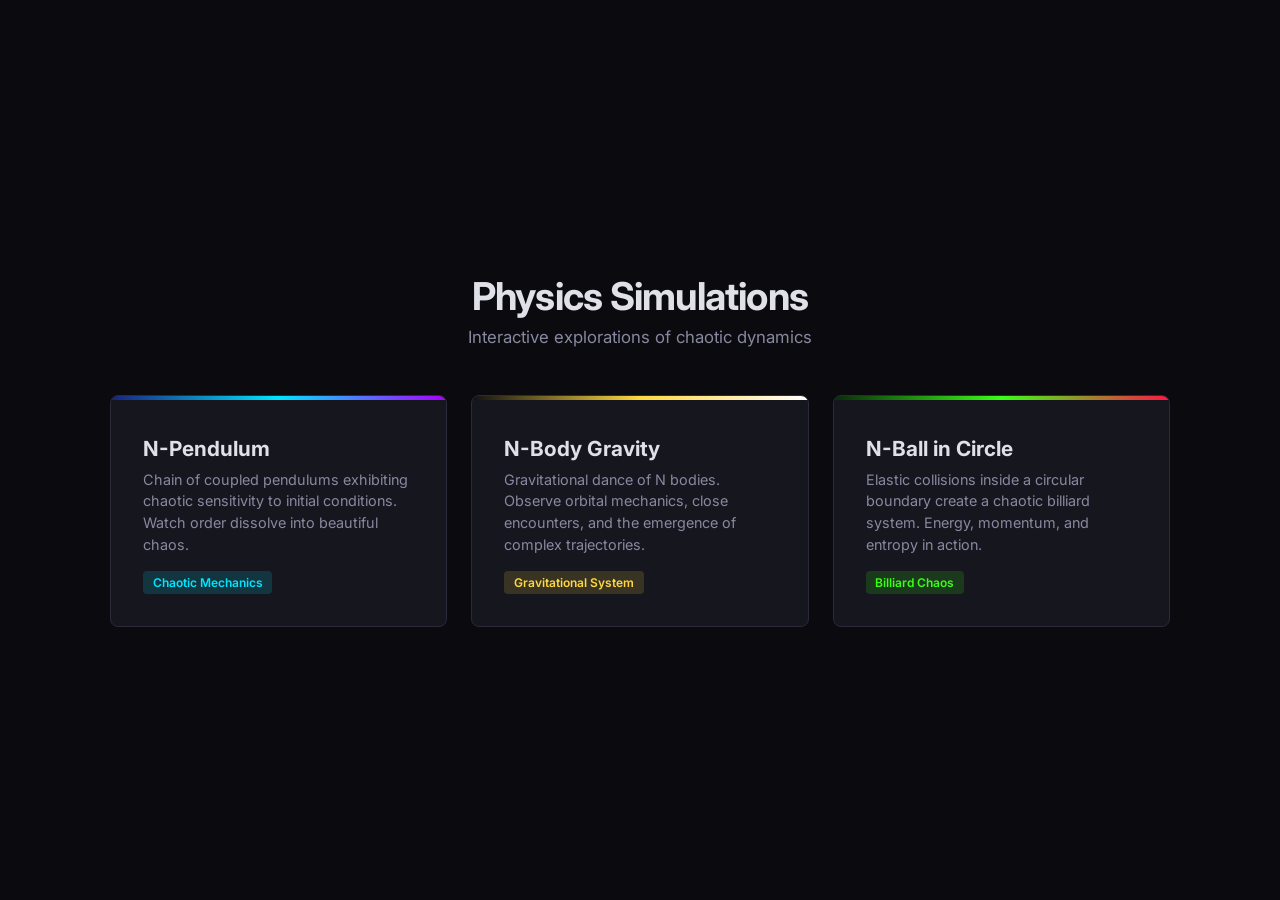
==== index.html @ 0bf6a4d1 "first draft" ====
<!DOCTYPE html>
<html lang="en">
<head>
  <meta charset="UTF-8">
  <meta name="viewport" content="width=device-width, initial-scale=1.0">
  <title>Physics Simulations</title>
  <link rel="stylesheet" href="styles.css">
  <link rel="preconnect" href="https://fonts.googleapis.com">
  <link href="https://fonts.googleapis.com/css2?family=Inter:wght@400;600;700&display=swap" rel="stylesheet">
</head>
<body>
  <main class="landing">
    <h1>Physics Simulations</h1>
    <p class="subtitle">Interactive explorations of chaotic dynamics</p>

    <div class="cards">
      <a href="pages/pendulum/index.html" class="card card-pendulum">
        <div class="color-bar"></div>
        <h2>N-Pendulum</h2>
        <p>Chain of coupled pendulums exhibiting chaotic sensitivity to initial conditions. Watch order dissolve into beautiful chaos.</p>
        <span class="tag">Chaotic Mechanics</span>
      </a>

      <a href="pages/nbody/index.html" class="card card-nbody">
        <div class="color-bar"></div>
        <h2>N-Body Gravity</h2>
        <p>Gravitational dance of N bodies. Observe orbital mechanics, close encounters, and the emergence of complex trajectories.</p>
        <span class="tag">Gravitational System</span>
      </a>

      <a href="pages/balls/index.html" class="card card-balls">
        <div class="color-bar"></div>
        <h2>N-Ball in Circle</h2>
        <p>Elastic collisions inside a circular boundary create a chaotic billiard system. Energy, momentum, and entropy in action.</p>
        <span class="tag">Billiard Chaos</span>
      </a>
    </div>
  </main>
</body>
</html>
---- styles.css ----
/* ===== Reset & Base ===== */
*, *::before, *::after {
  margin: 0;
  padding: 0;
  box-sizing: border-box;
}

:root {
  --bg: #0a0a0f;
  --bg-panel: #12121a;
  --bg-card: #16161f;
  --text: #e0e0e8;
  --text-dim: #8888a0;
  --border: #2a2a3a;
  --radius: 8px;
  --font: 'Inter', -apple-system, BlinkMacSystemFont, 'Segoe UI', sans-serif;

  /* Pendulum theme */
  --pendulum-primary: #1a237e;
  --pendulum-accent: #00e5ff;
  --pendulum-highlight: #aa00ff;

  /* N-Body theme */
  --nbody-primary: #000000;
  --nbody-accent: #ffd740;
  --nbody-highlight: #ffffff;

  /* Balls theme */
  --balls-primary: #0a2a0a;
  --balls-accent: #39ff14;
  --balls-highlight: #ff1744;
}

body {
  font-family: var(--font);
  background: var(--bg);
  color: var(--text);
  min-height: 100vh;
  -webkit-font-smoothing: antialiased;
}

a { color: inherit; text-decoration: none; }

/* ===== Landing Page ===== */
.landing {
  display: flex;
  flex-direction: column;
  align-items: center;
  justify-content: center;
  min-height: 100vh;
  padding: 2rem;
}

.landing h1 {
  font-size: 2.4rem;
  font-weight: 700;
  letter-spacing: -0.02em;
  margin-bottom: 0.5rem;
}

.landing .subtitle {
  color: var(--text-dim);
  font-size: 1.05rem;
  margin-bottom: 3rem;
}

.cards {
  display: grid;
  grid-template-columns: repeat(auto-fit, minmax(300px, 1fr));
  gap: 1.5rem;
  max-width: 1060px;
  width: 100%;
}

.card {
  background: var(--bg-card);
  border: 1px solid var(--border);
  border-radius: var(--radius);
  padding: 2rem;
  transition: transform 0.2s, border-color 0.2s, box-shadow 0.2s;
  cursor: pointer;
  position: relative;
  overflow: hidden;
}

.card:hover {
  transform: translateY(-4px);
  box-shadow: 0 8px 30px rgba(0,0,0,0.4);
}

.card .color-bar {
  position: absolute;
  top: 0; left: 0; right: 0;
  height: 4px;
}

.card h2 {
  font-size: 1.3rem;
  margin-bottom: 0.5rem;
  margin-top: 0.5rem;
}

.card p {
  color: var(--text-dim);
  font-size: 0.9rem;
  line-height: 1.5;
}

.card .tag {
  display: inline-block;
  margin-top: 1rem;
  font-size: 0.75rem;
  padding: 0.25rem 0.6rem;
  border-radius: 4px;
  font-weight: 600;
}

.card-pendulum:hover { border-color: var(--pendulum-accent); }
.card-pendulum .color-bar { background: linear-gradient(90deg, var(--pendulum-primary), var(--pendulum-accent), var(--pendulum-highlight)); }
.card-pendulum .tag { background: rgba(0,229,255,0.15); color: var(--pendulum-accent); }

.card-nbody:hover { border-color: var(--nbody-accent); }
.card-nbody .color-bar { background: linear-gradient(90deg, #111, var(--nbody-accent), var(--nbody-highlight)); }
.card-nbody .tag { background: rgba(255,215,64,0.15); color: var(--nbody-accent); }

.card-balls:hover { border-color: var(--balls-accent); }
.card-balls .color-bar { background: linear-gradient(90deg, var(--balls-primary), var(--balls-accent), var(--balls-highlight)); }
.card-balls .tag { background: rgba(57,255,20,0.15); color: var(--balls-accent); }

/* ===== Simulation Page Layout ===== */
.sim-page {
  display: grid;
  grid-template-columns: 260px 1fr 300px;
  grid-template-rows: 100vh;
  height: 100vh;
  overflow: hidden;
}

.sim-page.no-phase {
  grid-template-columns: 260px 1fr;
}

/* Controls Panel */
.controls {
  background: var(--bg-panel);
  border-right: 1px solid var(--border);
  padding: 1.5rem;
  display: flex;
  flex-direction: column;
  gap: 1rem;
  overflow-y: auto;
}

.controls h1 {
  font-size: 1.2rem;
  font-weight: 700;
}

.controls .back-link {
  font-size: 0.8rem;
  color: var(--text-dim);
  display: inline-block;
  margin-bottom: 0.5rem;
}

.controls .back-link:hover { color: var(--text); }

.control-group {
  display: flex;
  flex-direction: column;
  gap: 0.4rem;
}

.control-group label {
  font-size: 0.8rem;
  color: var(--text-dim);
  display: flex;
  justify-content: space-between;
}

.control-group label span {
  color: var(--text);
  font-weight: 600;
}

input[type="range"] {
  -webkit-appearance: none;
  width: 100%;
  height: 4px;
  border-radius: 2px;
  background: var(--border);
  outline: none;
}

input[type="range"]::-webkit-slider-thumb {
  -webkit-appearance: none;
  width: 14px;
  height: 14px;
  border-radius: 50%;
  background: var(--text);
  cursor: pointer;
}

.btn-row {
  display: flex;
  gap: 0.5rem;
  flex-wrap: wrap;
}

.btn {
  padding: 0.45rem 0.9rem;
  border: 1px solid var(--border);
  border-radius: var(--radius);
  background: transparent;
  color: var(--text);
  font-size: 0.8rem;
  cursor: pointer;
  font-family: var(--font);
  transition: background 0.15s, border-color 0.15s;
}

.btn:hover {
  background: rgba(255,255,255,0.05);
  border-color: var(--text-dim);
}

.btn.active {
  background: rgba(255,255,255,0.1);
  border-color: var(--text);
}

.btn.primary {
  background: rgba(255,255,255,0.1);
}

.divider {
  border: none;
  border-top: 1px solid var(--border);
  margin: 0.5rem 0;
}

/* Canvas Area */
.canvas-wrap {
  position: relative;
  display: flex;
  align-items: center;
  justify-content: center;
  background: var(--bg);
  overflow: hidden;
}

.canvas-wrap canvas {
  display: block;
}

/* Phase Space Panel */
.phase-panel {
  background: var(--bg-panel);
  border-left: 1px solid var(--border);
  padding: 1rem;
  display: flex;
  flex-direction: column;
}

.phase-panel h2 {
  font-size: 0.9rem;
  font-weight: 600;
  margin-bottom: 0.5rem;
  color: var(--text-dim);
}

.phase-panel canvas {
  flex: 1;
  width: 100%;
  border-radius: var(--radius);
}

/* ===== Responsive ===== */
@media (max-width: 900px) {
  .sim-page {
    grid-template-columns: 1fr;
    grid-template-rows: auto 60vh auto;
  }
  .controls {
    border-right: none;
    border-bottom: 1px solid var(--border);
    flex-direction: row;
    flex-wrap: wrap;
    padding: 1rem;
  }
  .phase-panel {
    border-left: none;
    border-top: 1px solid var(--border);
    min-height: 200px;
  }
}
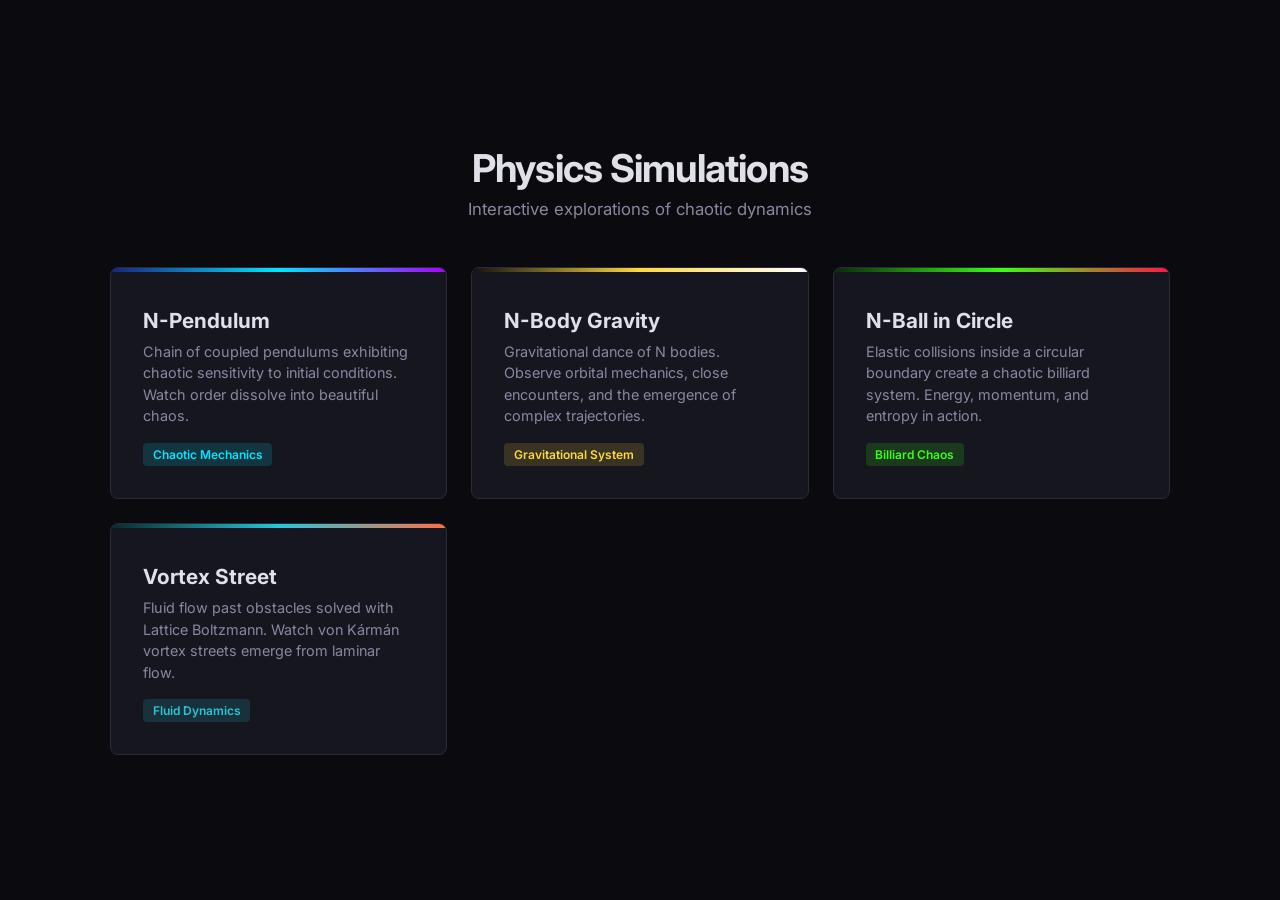
==== commit a8f95c1d: "add forth sim" ====
--- a/index.html
+++ b/index.html
@@ -34,6 +34,13 @@
         <p>Elastic collisions inside a circular boundary create a chaotic billiard system. Energy, momentum, and entropy in action.</p>
         <span class="tag">Billiard Chaos</span>
       </a>
+
+      <a href="pages/vortex/index.html" class="card card-vortex">
+        <div class="color-bar"></div>
+        <h2>Vortex Street</h2>
+        <p>Fluid flow past obstacles solved with Lattice Boltzmann. Watch von K&aacute;rm&aacute;n vortex streets emerge from laminar flow.</p>
+        <span class="tag">Fluid Dynamics</span>
+      </a>
     </div>
   </main>
 </body>
--- a/styles.css
+++ b/styles.css
@@ -29,6 +29,11 @@
   --balls-primary: #0a2a0a;
   --balls-accent: #39ff14;
   --balls-highlight: #ff1744;
+
+  /* Vortex theme */
+  --vortex-primary: #0a2a2a;
+  --vortex-accent: #26c6da;
+  --vortex-highlight: #ff7043;
 }
 
 body {
@@ -126,6 +131,10 @@
 .card-balls:hover { border-color: var(--balls-accent); }
 .card-balls .color-bar { background: linear-gradient(90deg, var(--balls-primary), var(--balls-accent), var(--balls-highlight)); }
 .card-balls .tag { background: rgba(57,255,20,0.15); color: var(--balls-accent); }
+
+.card-vortex:hover { border-color: var(--vortex-accent); }
+.card-vortex .color-bar { background: linear-gradient(90deg, var(--vortex-primary), var(--vortex-accent), var(--vortex-highlight)); }
+.card-vortex .tag { background: rgba(38,198,218,0.15); color: var(--vortex-accent); }
 
 /* ===== Simulation Page Layout ===== */
 .sim-page {
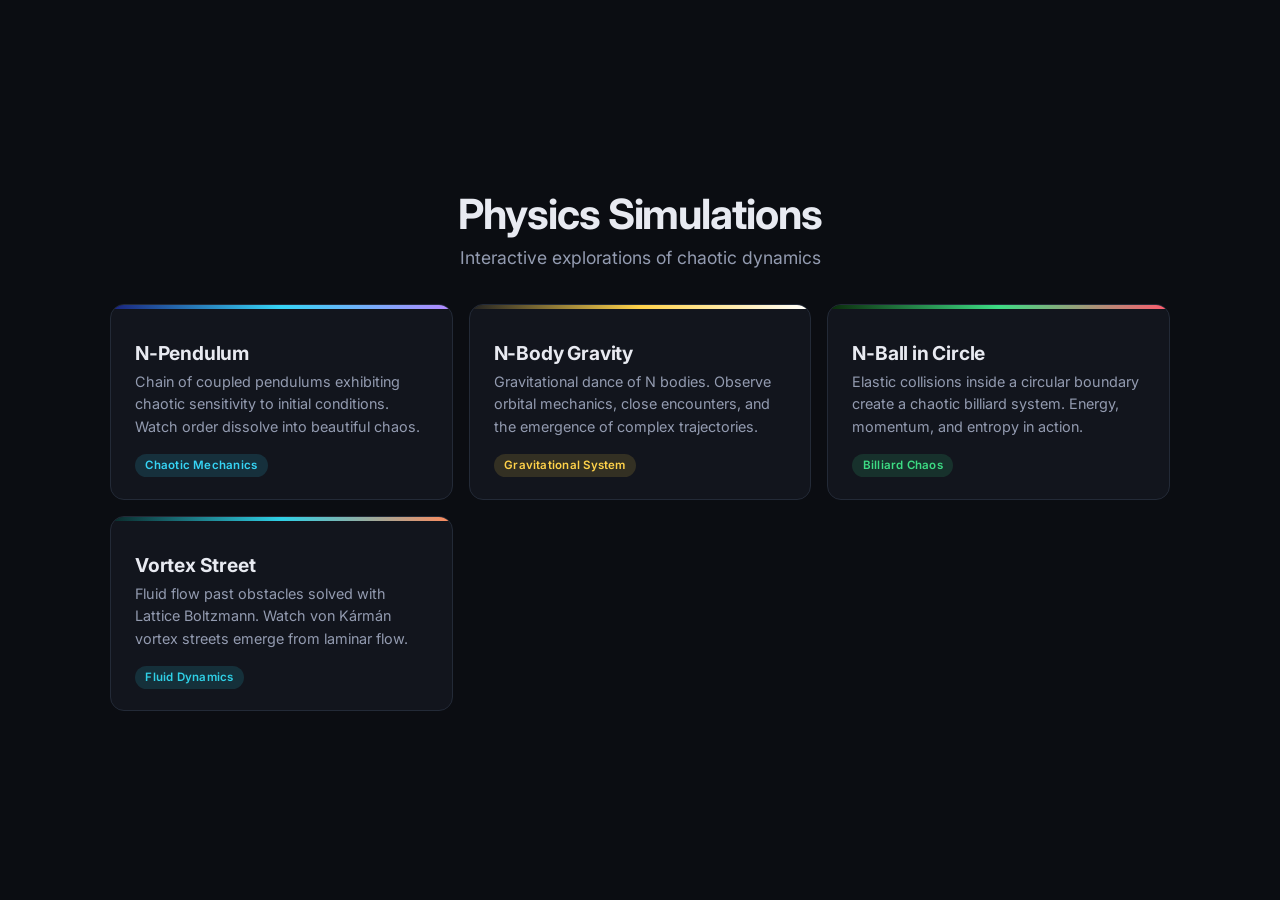
==== commit 9e1247e1: "Redesign UI for mobile (iPhone): Clean Minimal Lab theme + touch play Make all four simulations play" ====
--- a/index.html
+++ b/index.html
@@ -2,7 +2,7 @@
 <html lang="en">
 <head>
   <meta charset="UTF-8">
-  <meta name="viewport" content="width=device-width, initial-scale=1.0">
+  <meta name="viewport" content="width=device-width, initial-scale=1, viewport-fit=cover">
   <title>Physics Simulations</title>
   <link rel="stylesheet" href="styles.css">
   <link rel="preconnect" href="https://fonts.googleapis.com">
--- a/styles.css
+++ b/styles.css
@@ -6,91 +6,116 @@
 }
 
 :root {
-  --bg: #0a0a0f;
-  --bg-panel: #12121a;
-  --bg-card: #16161f;
-  --text: #e0e0e8;
-  --text-dim: #8888a0;
-  --border: #2a2a3a;
-  --radius: 8px;
+  /* Clean Minimal Lab palette */
+  --bg:        #0b0d12;
+  --bg-elev:   #12151d;
+  --bg-elev2:  #181c26;
+  --line:      #232a37;
+  --line-2:    #2e3645;
+  --text:      #e8eaf1;
+  --text-dim:  #939bb0;
+  --text-faint:#5d6677;
+
+  --radius:    14px;
+  --radius-sm: 10px;
   --font: 'Inter', -apple-system, BlinkMacSystemFont, 'Segoe UI', sans-serif;
-
-  /* Pendulum theme */
+  --mono: ui-monospace, 'SF Mono', 'SFMono-Regular', Menlo, monospace;
+
+  /* default accent (overridden per sim) */
+  --accent: #36d4f5;
+  --accent-soft: rgba(54, 212, 245, 0.14);
+
+  /* Per-sim accent tokens */
   --pendulum-primary: #1a237e;
-  --pendulum-accent: #00e5ff;
-  --pendulum-highlight: #aa00ff;
-
-  /* N-Body theme */
+  --pendulum-accent: #36d4f5;
+  --pendulum-highlight: #b388ff;
+
   --nbody-primary: #000000;
-  --nbody-accent: #ffd740;
+  --nbody-accent: #ffd24a;
   --nbody-highlight: #ffffff;
 
-  /* Balls theme */
   --balls-primary: #0a2a0a;
-  --balls-accent: #39ff14;
-  --balls-highlight: #ff1744;
-
-  /* Vortex theme */
+  --balls-accent: #3ddc84;
+  --balls-highlight: #ff5a6e;
+
   --vortex-primary: #0a2a2a;
-  --vortex-accent: #26c6da;
-  --vortex-highlight: #ff7043;
+  --vortex-accent: #2fd0e6;
+  --vortex-highlight: #ff8a5c;
+
+  /* iOS safe-area shorthands */
+  --sat: env(safe-area-inset-top, 0px);
+  --sab: env(safe-area-inset-bottom, 0px);
+  --sal: env(safe-area-inset-left, 0px);
+  --sar: env(safe-area-inset-right, 0px);
+}
+
+html, body {
+  height: 100%;
 }
 
 body {
   font-family: var(--font);
   background: var(--bg);
   color: var(--text);
-  min-height: 100vh;
   -webkit-font-smoothing: antialiased;
+  text-rendering: optimizeLegibility;
 }
 
 a { color: inherit; text-decoration: none; }
-
-/* ===== Landing Page ===== */
+button { font-family: inherit; }
+
+/* =====================================================================
+   LANDING PAGE
+   ===================================================================== */
 .landing {
   display: flex;
   flex-direction: column;
   align-items: center;
   justify-content: center;
-  min-height: 100vh;
-  padding: 2rem;
+  min-height: 100svh;
+  padding: calc(2rem + var(--sat)) 1.25rem calc(2rem + var(--sab));
 }
 
 .landing h1 {
-  font-size: 2.4rem;
+  font-size: clamp(1.8rem, 7vw, 2.6rem);
   font-weight: 700;
-  letter-spacing: -0.02em;
-  margin-bottom: 0.5rem;
+  letter-spacing: -0.025em;
+  text-align: center;
 }
 
 .landing .subtitle {
   color: var(--text-dim);
-  font-size: 1.05rem;
-  margin-bottom: 3rem;
+  font-size: clamp(0.95rem, 3.6vw, 1.1rem);
+  margin: 0.5rem 0 2.25rem;
+  text-align: center;
 }
 
 .cards {
   display: grid;
-  grid-template-columns: repeat(auto-fit, minmax(300px, 1fr));
-  gap: 1.5rem;
+  grid-template-columns: repeat(auto-fit, minmax(260px, 1fr));
+  gap: 1rem;
   max-width: 1060px;
   width: 100%;
 }
 
 .card {
-  background: var(--bg-card);
-  border: 1px solid var(--border);
+  background: var(--bg-elev);
+  border: 1px solid var(--line);
   border-radius: var(--radius);
-  padding: 2rem;
-  transition: transform 0.2s, border-color 0.2s, box-shadow 0.2s;
-  cursor: pointer;
+  padding: 1.5rem 1.5rem 1.35rem;
+  transition: transform 0.18s ease, border-color 0.18s ease, box-shadow 0.18s ease;
   position: relative;
   overflow: hidden;
-}
-
-.card:hover {
-  transform: translateY(-4px);
-  box-shadow: 0 8px 30px rgba(0,0,0,0.4);
+  -webkit-tap-highlight-color: transparent;
+}
+
+.card:active { transform: scale(0.985); }
+@media (hover: hover) {
+  .card:hover {
+    transform: translateY(-4px);
+    box-shadow: 0 12px 40px rgba(0,0,0,0.5);
+    border-color: var(--line-2);
+  }
 }
 
 .card .color-bar {
@@ -100,206 +125,488 @@
 }
 
 .card h2 {
-  font-size: 1.3rem;
-  margin-bottom: 0.5rem;
-  margin-top: 0.5rem;
+  font-size: 1.2rem;
+  font-weight: 700;
+  margin: 0.75rem 0 0.4rem;
+  letter-spacing: -0.01em;
 }
 
 .card p {
   color: var(--text-dim);
   font-size: 0.9rem;
-  line-height: 1.5;
+  line-height: 1.55;
 }
 
 .card .tag {
   display: inline-block;
   margin-top: 1rem;
-  font-size: 0.75rem;
-  padding: 0.25rem 0.6rem;
-  border-radius: 4px;
+  font-size: 0.72rem;
+  padding: 0.28rem 0.65rem;
+  border-radius: 999px;
   font-weight: 600;
-}
-
-.card-pendulum:hover { border-color: var(--pendulum-accent); }
+  letter-spacing: 0.02em;
+}
+
 .card-pendulum .color-bar { background: linear-gradient(90deg, var(--pendulum-primary), var(--pendulum-accent), var(--pendulum-highlight)); }
-.card-pendulum .tag { background: rgba(0,229,255,0.15); color: var(--pendulum-accent); }
-
-.card-nbody:hover { border-color: var(--nbody-accent); }
-.card-nbody .color-bar { background: linear-gradient(90deg, #111, var(--nbody-accent), var(--nbody-highlight)); }
-.card-nbody .tag { background: rgba(255,215,64,0.15); color: var(--nbody-accent); }
-
-.card-balls:hover { border-color: var(--balls-accent); }
+.card-pendulum .tag { background: rgba(54,212,245,0.14); color: var(--pendulum-accent); }
+.card-nbody .color-bar { background: linear-gradient(90deg, #222, var(--nbody-accent), var(--nbody-highlight)); }
+.card-nbody .tag { background: rgba(255,210,74,0.14); color: var(--nbody-accent); }
 .card-balls .color-bar { background: linear-gradient(90deg, var(--balls-primary), var(--balls-accent), var(--balls-highlight)); }
-.card-balls .tag { background: rgba(57,255,20,0.15); color: var(--balls-accent); }
-
-.card-vortex:hover { border-color: var(--vortex-accent); }
+.card-balls .tag { background: rgba(61,220,132,0.14); color: var(--balls-accent); }
 .card-vortex .color-bar { background: linear-gradient(90deg, var(--vortex-primary), var(--vortex-accent), var(--vortex-highlight)); }
-.card-vortex .tag { background: rgba(38,198,218,0.15); color: var(--vortex-accent); }
-
-/* ===== Simulation Page Layout ===== */
+.card-vortex .tag { background: rgba(47,208,230,0.14); color: var(--vortex-accent); }
+
+@media (hover: hover) {
+  .card-pendulum:hover { border-color: var(--pendulum-accent); }
+  .card-nbody:hover    { border-color: var(--nbody-accent); }
+  .card-balls:hover    { border-color: var(--balls-accent); }
+  .card-vortex:hover   { border-color: var(--vortex-accent); }
+}
+
+/* =====================================================================
+   SIM PAGE — accents
+   ===================================================================== */
+.sim-page.t-pendulum { --accent: var(--pendulum-accent); --accent-soft: rgba(54,212,245,0.16); }
+.sim-page.t-nbody    { --accent: var(--nbody-accent);    --accent-soft: rgba(255,210,74,0.16); }
+.sim-page.t-balls    { --accent: var(--balls-accent);    --accent-soft: rgba(61,220,132,0.16); }
+.sim-page.t-vortex   { --accent: var(--vortex-accent);   --accent-soft: rgba(47,208,230,0.16); }
+
+/* =====================================================================
+   SIM PAGE — MOBILE-FIRST LAYOUT
+   The canvas is full-bleed; chrome floats over it.
+   ===================================================================== */
 .sim-page {
-  display: grid;
-  grid-template-columns: 260px 1fr 300px;
-  grid-template-rows: 100vh;
-  height: 100vh;
+  position: fixed;
+  inset: 0;
   overflow: hidden;
-}
-
-.sim-page.no-phase {
-  grid-template-columns: 260px 1fr;
-}
-
-/* Controls Panel */
-.controls {
-  background: var(--bg-panel);
-  border-right: 1px solid var(--border);
-  padding: 1.5rem;
-  display: flex;
-  flex-direction: column;
-  gap: 1rem;
-  overflow-y: auto;
-}
-
-.controls h1 {
-  font-size: 1.2rem;
-  font-weight: 700;
-}
-
-.controls .back-link {
-  font-size: 0.8rem;
-  color: var(--text-dim);
-  display: inline-block;
-  margin-bottom: 0.5rem;
-}
-
-.controls .back-link:hover { color: var(--text); }
-
-.control-group {
-  display: flex;
-  flex-direction: column;
-  gap: 0.4rem;
-}
-
-.control-group label {
-  font-size: 0.8rem;
-  color: var(--text-dim);
-  display: flex;
-  justify-content: space-between;
-}
-
-.control-group label span {
-  color: var(--text);
-  font-weight: 600;
-}
-
-input[type="range"] {
-  -webkit-appearance: none;
-  width: 100%;
-  height: 4px;
-  border-radius: 2px;
-  background: var(--border);
-  outline: none;
-}
-
-input[type="range"]::-webkit-slider-thumb {
-  -webkit-appearance: none;
-  width: 14px;
-  height: 14px;
-  border-radius: 50%;
-  background: var(--text);
-  cursor: pointer;
-}
-
-.btn-row {
-  display: flex;
-  gap: 0.5rem;
-  flex-wrap: wrap;
-}
-
-.btn {
-  padding: 0.45rem 0.9rem;
-  border: 1px solid var(--border);
-  border-radius: var(--radius);
-  background: transparent;
-  color: var(--text);
-  font-size: 0.8rem;
-  cursor: pointer;
-  font-family: var(--font);
-  transition: background 0.15s, border-color 0.15s;
-}
-
-.btn:hover {
-  background: rgba(255,255,255,0.05);
-  border-color: var(--text-dim);
-}
-
-.btn.active {
-  background: rgba(255,255,255,0.1);
-  border-color: var(--text);
-}
-
-.btn.primary {
-  background: rgba(255,255,255,0.1);
-}
-
-.divider {
-  border: none;
-  border-top: 1px solid var(--border);
-  margin: 0.5rem 0;
-}
-
-/* Canvas Area */
+  background: var(--bg);
+  overscroll-behavior: none;
+}
+
+/* Canvas stage — full bleed */
 .canvas-wrap {
-  position: relative;
+  position: absolute;
+  inset: 0;
   display: flex;
   align-items: center;
   justify-content: center;
   background: var(--bg);
   overflow: hidden;
-}
-
+  touch-action: none;
+}
 .canvas-wrap canvas {
   display: block;
-}
-
-/* Phase Space Panel */
+  touch-action: none;
+}
+
+/* ---- Top bar ---- */
+.topbar {
+  position: fixed;
+  top: 0; left: 0; right: 0;
+  z-index: 30;
+  display: flex;
+  align-items: center;
+  gap: 0.5rem;
+  height: calc(52px + var(--sat));
+  padding: var(--sat) calc(0.6rem + var(--sar)) 0 calc(0.6rem + var(--sal));
+  background: linear-gradient(to bottom, rgba(11,13,18,0.92), rgba(11,13,18,0.62));
+  backdrop-filter: blur(14px) saturate(140%);
+  -webkit-backdrop-filter: blur(14px) saturate(140%);
+  border-bottom: 1px solid var(--line);
+}
+
+.topbar-back {
+  flex: 0 0 auto;
+  width: 38px; height: 38px;
+  display: grid; place-items: center;
+  border-radius: 10px;
+  color: var(--text);
+  font-size: 1.4rem;
+  line-height: 1;
+  background: rgba(255,255,255,0.04);
+  border: 1px solid var(--line);
+  -webkit-tap-highlight-color: transparent;
+}
+.topbar-back:active { background: rgba(255,255,255,0.1); }
+
+.topbar-title {
+  flex: 1 1 auto;
+  font-size: 1rem;
+  font-weight: 700;
+  letter-spacing: -0.01em;
+  white-space: nowrap;
+  overflow: hidden;
+  text-overflow: ellipsis;
+}
+
+.topbar-live {
+  flex: 0 0 auto;
+  font-family: var(--mono);
+  font-size: 0.72rem;
+  font-weight: 600;
+  color: var(--accent);
+  background: var(--accent-soft);
+  padding: 0.3rem 0.55rem;
+  border-radius: 999px;
+  font-variant-numeric: tabular-nums;
+  white-space: nowrap;
+}
+
+.topbar-btn {
+  flex: 0 0 auto;
+  width: 38px; height: 38px;
+  display: grid; place-items: center;
+  border-radius: 10px;
+  color: var(--text-dim);
+  background: rgba(255,255,255,0.04);
+  border: 1px solid var(--line);
+  cursor: pointer;
+  -webkit-tap-highlight-color: transparent;
+}
+.topbar-btn svg { width: 20px; height: 20px; }
+.topbar-btn.active { color: var(--accent); border-color: var(--accent); background: var(--accent-soft); }
+
+/* ---- Hint pill (touch instruction, auto-fades) ---- */
+.touch-hint {
+  position: fixed;
+  left: 50%;
+  bottom: calc(96px + var(--sab));
+  transform: translateX(-50%);
+  z-index: 25;
+  font-size: 0.78rem;
+  color: var(--text);
+  background: rgba(18,21,29,0.85);
+  backdrop-filter: blur(10px);
+  -webkit-backdrop-filter: blur(10px);
+  border: 1px solid var(--line-2);
+  padding: 0.5rem 0.9rem;
+  border-radius: 999px;
+  pointer-events: none;
+  white-space: nowrap;
+  box-shadow: 0 6px 24px rgba(0,0,0,0.4);
+  transition: opacity 0.5s ease, transform 0.5s ease;
+}
+.touch-hint.hidden { opacity: 0; transform: translateX(-50%) translateY(8px); }
+.touch-hint b { color: var(--accent); font-weight: 600; }
+
+/* ---- Action bar (bottom FAB row) ---- */
+.actionbar {
+  position: fixed;
+  left: 50%;
+  transform: translateX(-50%);
+  bottom: calc(0.7rem + var(--sab));
+  z-index: 30;
+  display: flex;
+  align-items: center;
+  gap: 0.55rem;
+  padding: 0.4rem;
+  background: rgba(18,21,29,0.86);
+  backdrop-filter: blur(16px) saturate(150%);
+  -webkit-backdrop-filter: blur(16px) saturate(150%);
+  border: 1px solid var(--line-2);
+  border-radius: 999px;
+  box-shadow: 0 8px 32px rgba(0,0,0,0.5);
+}
+
+.act {
+  display: inline-flex;
+  align-items: center;
+  justify-content: center;
+  gap: 0.4rem;
+  height: 46px;
+  padding: 0 1.05rem;
+  border-radius: 999px;
+  border: none;
+  background: transparent;
+  color: var(--text);
+  font-size: 0.85rem;
+  font-weight: 600;
+  cursor: pointer;
+  -webkit-tap-highlight-color: transparent;
+  transition: background 0.15s ease, transform 0.1s ease;
+}
+.act svg { width: 20px; height: 20px; }
+.act:active { transform: scale(0.92); }
+.act-secondary { width: 46px; padding: 0; color: var(--text-dim); }
+.act-secondary.active { color: var(--accent); background: var(--accent-soft); }
+
+.act-play {
+  width: 58px; height: 58px; padding: 0;
+  background: var(--accent);
+  color: #06080c;
+  box-shadow: 0 4px 18px -2px var(--accent-soft);
+}
+.act-play svg { width: 24px; height: 24px; }
+.act-play:active { filter: brightness(1.1); }
+
+/* =====================================================================
+   BOTTOM SHEET  (the .controls panel, restyled for mobile)
+   ===================================================================== */
+.controls {
+  position: fixed;
+  left: 0; right: 0; bottom: 0;
+  z-index: 40;
+  max-height: 78svh;
+  display: flex;
+  flex-direction: column;
+  gap: 1rem;
+  padding: 0.6rem calc(1.25rem + var(--sar)) calc(1.5rem + var(--sab)) calc(1.25rem + var(--sal));
+  background: var(--bg-elev);
+  border-top: 1px solid var(--line-2);
+  border-radius: 22px 22px 0 0;
+  box-shadow: 0 -12px 40px rgba(0,0,0,0.5);
+  overflow-y: auto;
+  -webkit-overflow-scrolling: touch;
+  transform: translateY(102%);
+  transition: transform 0.32s cubic-bezier(0.22, 1, 0.36, 1);
+}
+.sim-page.sheet-open .controls { transform: translateY(0); }
+
+/* drag handle */
+.controls::before {
+  content: "";
+  position: sticky;
+  top: 0;
+  align-self: center;
+  width: 40px; height: 4px;
+  flex: 0 0 auto;
+  border-radius: 999px;
+  background: var(--line-2);
+  margin-bottom: 0.25rem;
+}
+
+/* Hide redundant in-sheet header/back/description on mobile (top bar covers it) */
+.controls > .back-link,
+.controls > h1,
+.controls > p { display: none; }
+
+.controls h1 {
+  font-size: 1.15rem;
+  font-weight: 700;
+}
+
+.control-group {
+  display: flex;
+  flex-direction: column;
+  gap: 0.55rem;
+}
+
+.control-group label {
+  font-size: 0.9rem;
+  color: var(--text-dim);
+  display: flex;
+  justify-content: space-between;
+  align-items: baseline;
+}
+.control-group label span {
+  color: var(--text);
+  font-weight: 600;
+  font-variant-numeric: tabular-nums;
+}
+
+/* Sliders — large touch targets */
+input[type="range"] {
+  -webkit-appearance: none;
+  appearance: none;
+  width: 100%;
+  height: 6px;
+  border-radius: 999px;
+  background: var(--line-2);
+  outline: none;
+  touch-action: pan-y;
+}
+input[type="range"]::-webkit-slider-thumb {
+  -webkit-appearance: none;
+  width: 26px; height: 26px;
+  border-radius: 50%;
+  background: var(--accent);
+  border: 4px solid var(--bg-elev);
+  box-shadow: 0 1px 6px rgba(0,0,0,0.5);
+  cursor: pointer;
+}
+input[type="range"]::-moz-range-thumb {
+  width: 26px; height: 26px;
+  border-radius: 50%;
+  background: var(--accent);
+  border: 4px solid var(--bg-elev);
+  cursor: pointer;
+}
+
+.btn-row {
+  display: flex;
+  gap: 0.5rem;
+  flex-wrap: wrap;
+}
+
+.btn {
+  flex: 1 1 auto;
+  min-height: 44px;
+  padding: 0.55rem 0.9rem;
+  border: 1px solid var(--line-2);
+  border-radius: var(--radius-sm);
+  background: var(--bg-elev2);
+  color: var(--text);
+  font-size: 0.85rem;
+  font-weight: 600;
+  cursor: pointer;
+  -webkit-tap-highlight-color: transparent;
+  transition: background 0.15s, border-color 0.15s, color 0.15s;
+}
+.btn:active { transform: scale(0.97); }
+.btn.active {
+  background: var(--accent-soft);
+  border-color: var(--accent);
+  color: var(--accent);
+}
+.btn.primary {
+  background: var(--accent-soft);
+  border-color: var(--accent);
+  color: var(--accent);
+}
+
+.divider {
+  border: none;
+  border-top: 1px solid var(--line);
+  margin: 0.1rem 0;
+}
+
+/* Stats / readouts */
+.stats, .status-bar, .energy-readout {
+  font-size: 0.82rem;
+  color: var(--text-dim);
+  line-height: 1.7;
+}
+.stats .val, .stats span,
+.status-bar .val, .energy-readout .val {
+  color: var(--accent);
+  font-weight: 600;
+  font-variant-numeric: tabular-nums;
+}
+.status-bar {
+  display: flex;
+  gap: 1.25rem;
+  border-top: 1px solid var(--line);
+  padding-top: 0.6rem;
+}
+.drag-hint { font-size: 0.78rem; color: var(--text-faint); font-style: italic; }
+
+/* =====================================================================
+   PHASE / GRAPH PANEL  (slide-up overlay on mobile)
+   ===================================================================== */
 .phase-panel {
-  background: var(--bg-panel);
-  border-left: 1px solid var(--border);
-  padding: 1rem;
+  position: fixed;
+  left: 0.6rem; right: 0.6rem;
+  bottom: calc(86px + var(--sab));
+  z-index: 28;
+  height: 38svh;
   display: flex;
   flex-direction: column;
-}
-
+  padding: 0.85rem 1rem 0.7rem;
+  background: rgba(18,21,29,0.95);
+  backdrop-filter: blur(16px);
+  -webkit-backdrop-filter: blur(16px);
+  border: 1px solid var(--line-2);
+  border-radius: var(--radius);
+  box-shadow: 0 10px 40px rgba(0,0,0,0.55);
+  transform: translateY(calc(100% + 120px));
+  opacity: 0;
+  transition: transform 0.3s cubic-bezier(0.22,1,0.36,1), opacity 0.3s ease;
+  pointer-events: none;
+}
+.sim-page.graph-open .phase-panel {
+  transform: translateY(0);
+  opacity: 1;
+  pointer-events: auto;
+}
 .phase-panel h2 {
-  font-size: 0.9rem;
+  font-size: 0.82rem;
   font-weight: 600;
   margin-bottom: 0.5rem;
   color: var(--text-dim);
 }
-
 .phase-panel canvas {
   flex: 1;
   width: 100%;
-  border-radius: var(--radius);
-}
-
-/* ===== Responsive ===== */
-@media (max-width: 900px) {
+  min-height: 0;
+  border-radius: var(--radius-sm);
+}
+.phase-panel .legend {
+  font-size: 0.72rem;
+  color: var(--text-faint);
+  margin-top: 0.4rem;
+  display: flex;
+  justify-content: space-between;
+}
+
+.back-link { color: var(--text-dim); }
+
+/* =====================================================================
+   DESKTOP / WIDE LAYOUT  — restore the classic 3-pane workstation
+   ===================================================================== */
+@media (min-width: 880px) {
   .sim-page {
-    grid-template-columns: 1fr;
-    grid-template-rows: auto 60vh auto;
+    display: grid;
+    grid-template-columns: 300px 1fr 340px;
+    grid-template-rows: auto 1fr;
   }
+
+  .topbar {
+    position: static;
+    grid-column: 1 / -1;
+    grid-row: 1;
+    height: 56px;
+    padding: 0 1.25rem;
+  }
+
+  .canvas-wrap {
+    position: relative;
+    inset: auto;
+    grid-column: 2;
+    grid-row: 2;
+  }
+
+  /* controls become a static left dock */
   .controls {
-    border-right: none;
-    border-bottom: 1px solid var(--border);
-    flex-direction: row;
-    flex-wrap: wrap;
-    padding: 1rem;
+    position: static;
+    transform: none !important;
+    grid-column: 1;
+    grid-row: 2;
+    max-height: none;
+    border-radius: 0;
+    border-top: none;
+    border-right: 1px solid var(--line);
+    box-shadow: none;
+    padding: 1.5rem;
+    gap: 1rem;
   }
+  .controls::before { display: none; }
+  .controls > .back-link { display: inline-block; font-size: 0.8rem; margin-bottom: 0.25rem; }
+  .controls > h1 { display: block; }
+  .controls > p { display: block; }
+
+  /* phase becomes a static right dock */
   .phase-panel {
-    border-left: none;
-    border-top: 1px solid var(--border);
-    min-height: 200px;
+    position: static;
+    transform: none !important;
+    opacity: 1;
+    pointer-events: auto;
+    grid-column: 3;
+    grid-row: 2;
+    height: auto;
+    border-radius: 0;
+    border: none;
+    border-left: 1px solid var(--line);
+    background: var(--bg-elev);
+    backdrop-filter: none;
+    -webkit-backdrop-filter: none;
+    box-shadow: none;
   }
-}
+
+  /* hide mobile-only chrome */
+  .actionbar, .touch-hint { display: none; }
+}
+
+@media (min-width: 880px) and (hover: hover) {
+  .btn:hover { border-color: var(--text-dim); }
+  .topbar-back:hover, .topbar-btn:hover { background: rgba(255,255,255,0.08); }
+}
